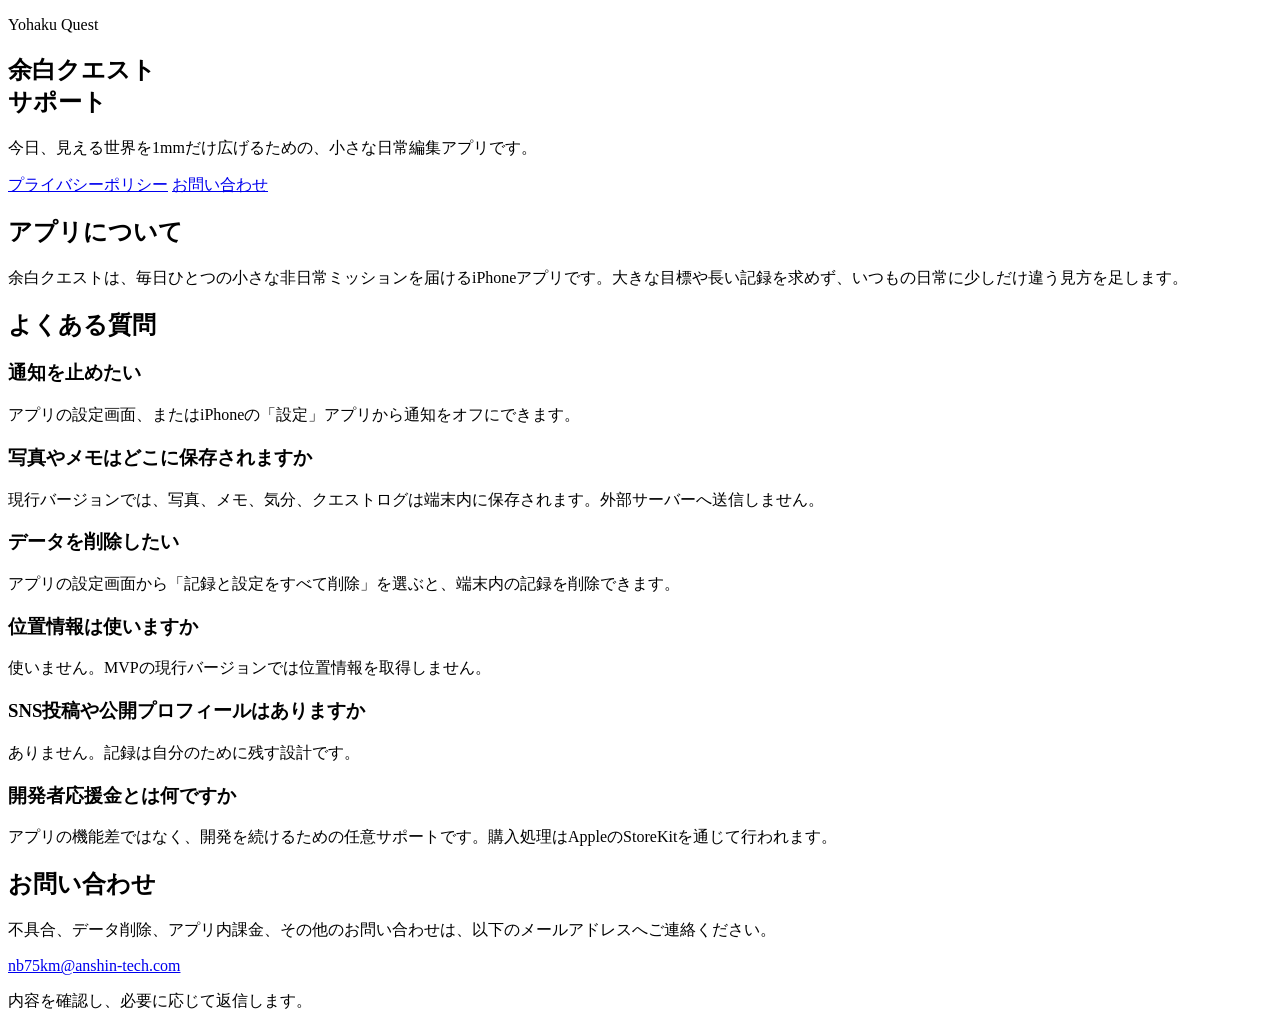
==== public/index.html @ 7c09e78b "Add support page" ====
<!doctype html>
<html lang="ja">
<head>
  <meta charset="utf-8">
  <meta name="viewport" content="width=device-width, initial-scale=1">
  <title>余白クエスト サポート</title>
  <meta name="description" content="余白クエストのサポートページです。通知、データ削除、写真やメモの保存について案内します。">
  <link rel="stylesheet" href="style.css">
</head>
<body>
  <main class="page">
    <section class="hero">
      <p class="eyebrow">Yohaku Quest</p>
      <h1>余白クエスト<br>サポート</h1>
      <p class="lead">今日、見える世界を1mmだけ広げるための、小さな日常編集アプリです。</p>
      <nav class="actions" aria-label="関連ページ">
        <a href="privacy.html">プライバシーポリシー</a>
        <a href="#contact">お問い合わせ</a>
      </nav>
    </section>

    <section class="section" aria-labelledby="about">
      <h2 id="about">アプリについて</h2>
      <p>余白クエストは、毎日ひとつの小さな非日常ミッションを届けるiPhoneアプリです。大きな目標や長い記録を求めず、いつもの日常に少しだけ違う見方を足します。</p>
    </section>

    <section class="section" aria-labelledby="faq">
      <h2 id="faq">よくある質問</h2>
      <article class="qa">
        <h3>通知を止めたい</h3>
        <p>アプリの設定画面、またはiPhoneの「設定」アプリから通知をオフにできます。</p>
      </article>
      <article class="qa">
        <h3>写真やメモはどこに保存されますか</h3>
        <p>現行バージョンでは、写真、メモ、気分、クエストログは端末内に保存されます。外部サーバーへ送信しません。</p>
      </article>
      <article class="qa">
        <h3>データを削除したい</h3>
        <p>アプリの設定画面から「記録と設定をすべて削除」を選ぶと、端末内の記録を削除できます。</p>
      </article>
      <article class="qa">
        <h3>位置情報は使いますか</h3>
        <p>使いません。MVPの現行バージョンでは位置情報を取得しません。</p>
      </article>
      <article class="qa">
        <h3>SNS投稿や公開プロフィールはありますか</h3>
        <p>ありません。記録は自分のために残す設計です。</p>
      </article>
      <article class="qa">
        <h3>開発者応援金とは何ですか</h3>
        <p>アプリの機能差ではなく、開発を続けるための任意サポートです。購入処理はAppleのStoreKitを通じて行われます。</p>
      </article>
    </section>

    <section class="section" id="contact" aria-labelledby="contact-title">
      <h2 id="contact-title">お問い合わせ</h2>
      <p>不具合、データ削除、アプリ内課金、その他のお問い合わせは、以下のメールアドレスへご連絡ください。</p>
      <p><a href="mailto:nb75km@anshin-tech.com">nb75km@anshin-tech.com</a></p>
      <p class="note">内容を確認し、必要に応じて返信します。</p>
    </section>
  </main>
</body>
</html>
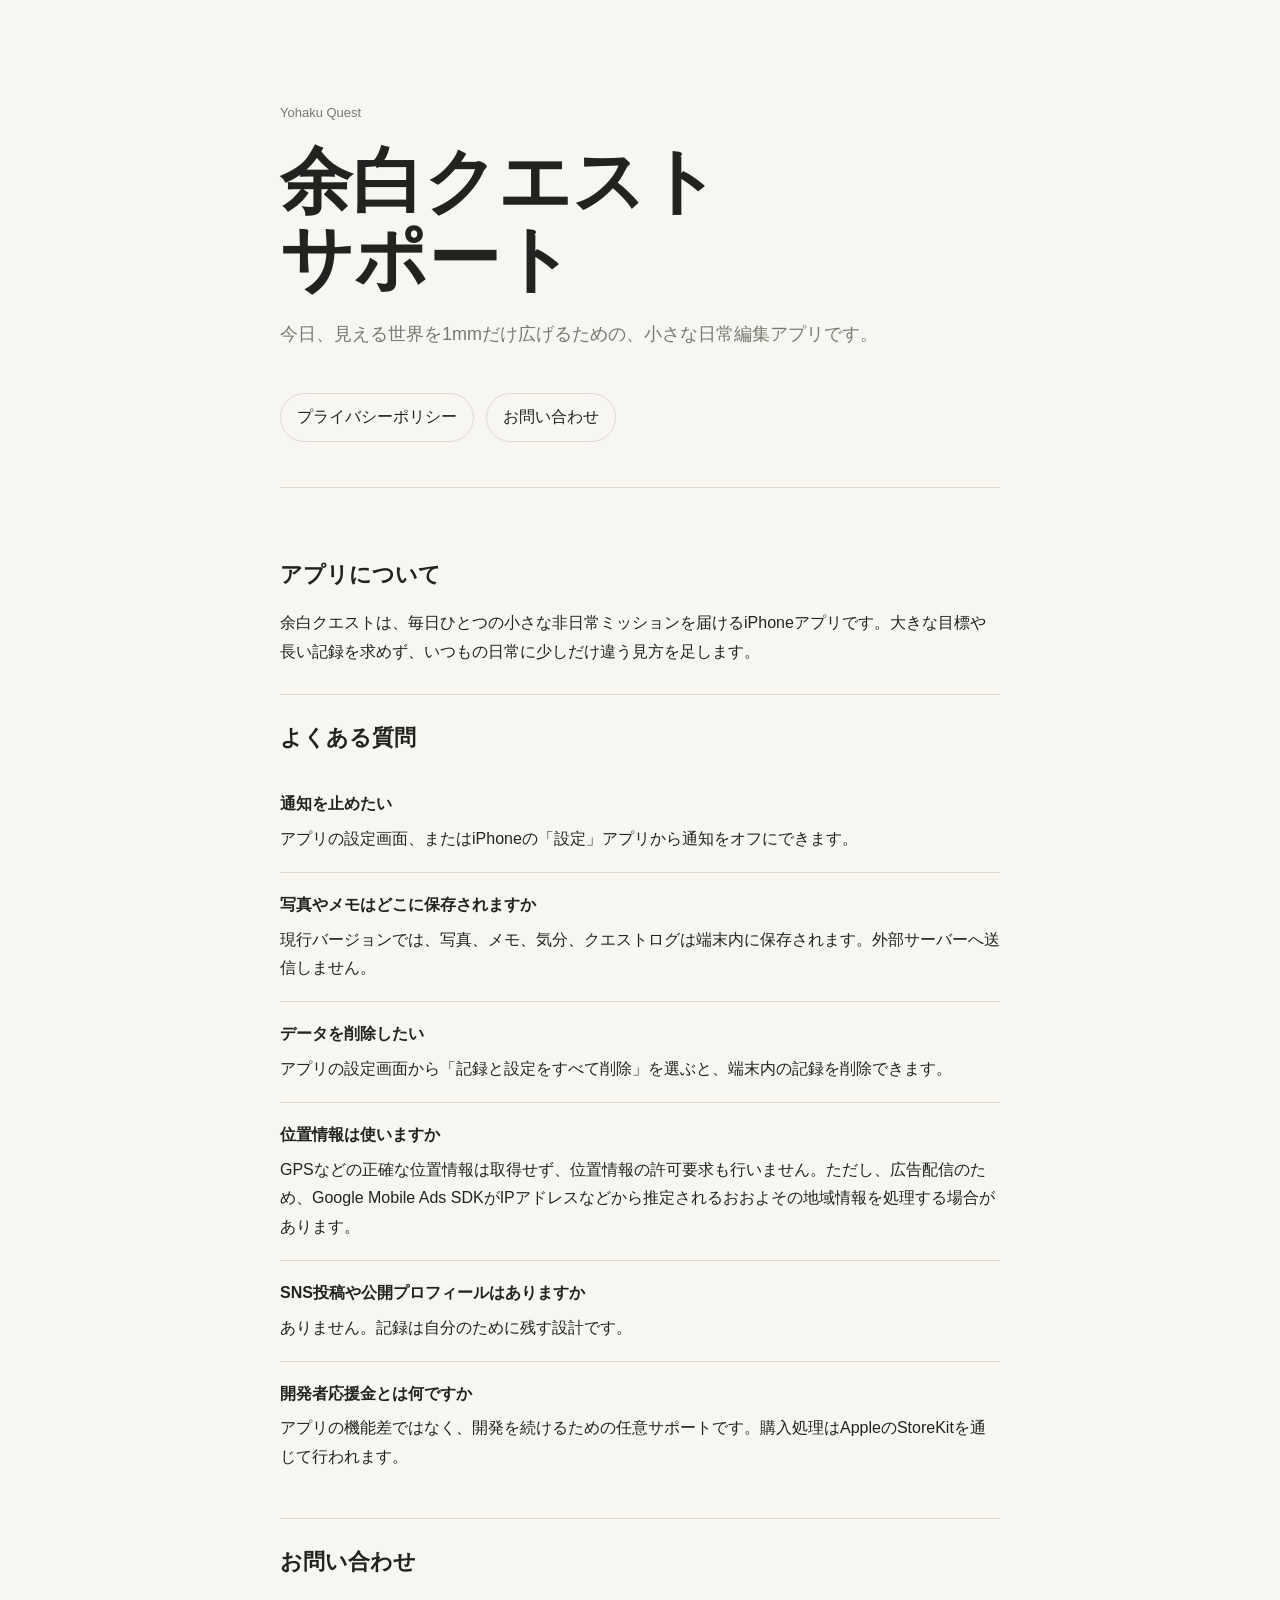
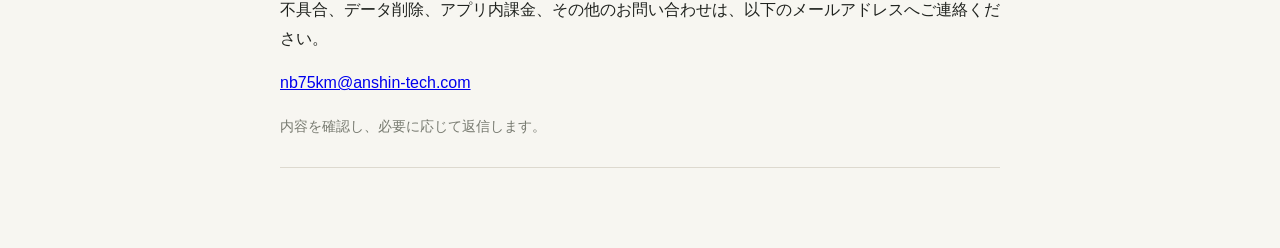
==== commit 64d2b1c0: "Clarify location FAQ for AdMob" ====
--- a/public/index.html
+++ b/public/index.html
@@ -40,7 +40,7 @@
       </article>
       <article class="qa">
         <h3>位置情報は使いますか</h3>
-        <p>使いません。MVPの現行バージョンでは位置情報を取得しません。</p>
+        <p>GPSなどの正確な位置情報は取得せず、位置情報の許可要求も行いません。ただし、広告配信のため、Google Mobile Ads SDKがIPアドレスなどから推定されるおおよその地域情報を処理する場合があります。</p>
       </article>
       <article class="qa">
         <h3>SNS投稿や公開プロフィールはありますか</h3>
--- a/public/style.css
+++ b/public/style.css
@@ -0,0 +1,140 @@
+:root {
+  color-scheme: light;
+  --paper: #f7f6f1;
+  --ink: #20231f;
+  --muted: #777a70;
+  --line: #ddd9cf;
+  --soft: #eeece4;
+  --accent: #2d322c;
+}
+
+* {
+  box-sizing: border-box;
+}
+
+body {
+  margin: 0;
+  background: var(--paper);
+  color: var(--ink);
+  font-family: -apple-system, BlinkMacSystemFont, "Hiragino Sans", "Yu Gothic", "YuGothic", "Noto Sans JP", sans-serif;
+  line-height: 1.8;
+  letter-spacing: 0;
+}
+
+.page {
+  width: min(720px, calc(100% - 40px));
+  margin: 0 auto;
+  padding: 56px 0 80px;
+}
+
+.hero {
+  min-height: 48vh;
+  display: grid;
+  align-content: center;
+  border-bottom: 1px solid var(--line);
+  margin-bottom: 44px;
+}
+
+.hero.compact {
+  min-height: 32vh;
+}
+
+.eyebrow {
+  margin: 0 0 18px;
+  color: var(--muted);
+  font-size: 13px;
+}
+
+h1,
+h2,
+h3,
+p {
+  margin-top: 0;
+}
+
+h1 {
+  margin-bottom: 20px;
+  font-size: clamp(42px, 9vw, 72px);
+  line-height: 1.08;
+  font-weight: 700;
+}
+
+h2 {
+  margin-bottom: 18px;
+  font-size: 22px;
+  line-height: 1.4;
+}
+
+h3 {
+  margin-bottom: 6px;
+  font-size: 16px;
+}
+
+.lead {
+  max-width: 34em;
+  color: var(--muted);
+  font-size: 18px;
+}
+
+.actions {
+  display: flex;
+  flex-wrap: wrap;
+  gap: 12px;
+  margin-top: 24px;
+}
+
+.actions a {
+  border: 1px solid var(--line);
+  border-radius: 999px;
+  color: var(--ink);
+  padding: 9px 16px;
+  text-decoration: none;
+}
+
+.actions a:focus,
+.actions a:hover {
+  background: var(--soft);
+}
+
+.section {
+  padding: 28px 0;
+  border-bottom: 1px solid var(--line);
+}
+
+.section p:last-child,
+.qa p:last-child,
+.section ul:last-child {
+  margin-bottom: 0;
+}
+
+.qa {
+  padding: 18px 0;
+}
+
+.qa + .qa {
+  border-top: 1px solid var(--line);
+}
+
+ul {
+  padding-left: 1.3em;
+}
+
+.note {
+  color: var(--muted);
+  font-size: 14px;
+}
+
+@media (max-width: 520px) {
+  .page {
+    width: min(100% - 28px, 720px);
+    padding-top: 32px;
+  }
+
+  .hero {
+    min-height: 42vh;
+  }
+
+  h1 {
+    font-size: clamp(38px, 14vw, 58px);
+  }
+}
